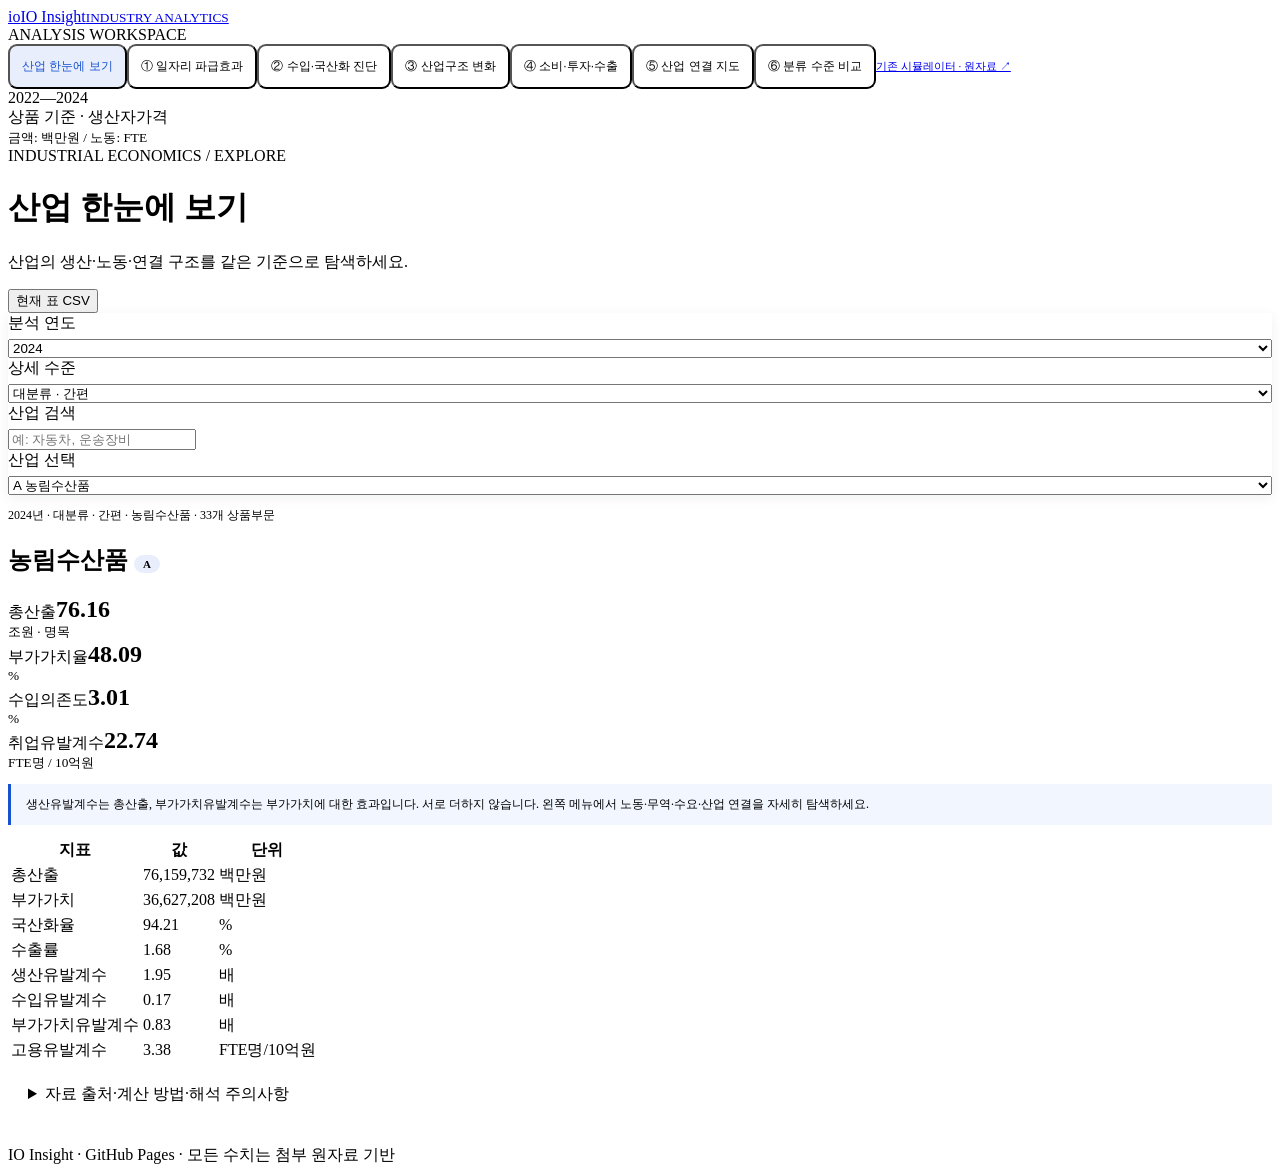
==== analytics.html @ f3bb7736 "Add files via upload" ====
<!doctype html><html lang="ko"><head><meta charset="utf-8"><meta name="viewport" content="width=device-width,initial-scale=1"><title>IO Insight · 확장 분석</title><link rel="stylesheet" href="style.css"><link rel="stylesheet" href="analytics.css"><script defer src="analytics-data.js"></script><script defer src="analytics.js"></script></head><body><aside class="sidebar"><a class="brand" href="analytics.html"><span class="brand-mark">io</span><span>IO Insight<small>INDUSTRY ANALYTICS</small></span></a><div class="nav-label">ANALYSIS WORKSPACE</div><nav id="tabs" aria-label="분석 메뉴"><button data-tab="overview">산업 한눈에 보기</button><button data-tab="jobs">① 일자리 파급효과</button><button data-tab="imports">② 수입·국산화 진단</button><button data-tab="trends">③ 산업구조 변화</button><button data-tab="demand">④ 소비·투자·수출</button><button data-tab="network">⑤ 산업 연결 지도</button><button data-tab="hierarchy">⑥ 분류 수준 비교</button><a href="index.html">기존 시뮬레이터 · 원자료 ↗</a></nav><div class="sidebar-bottom">2022—2024<br>상품 기준 · 생산자가격<br><small>금액: 백만원 / 노동: FTE</small></div></aside><main><div class="page-intro"><div><div class="eyebrow">INDUSTRIAL ECONOMICS / EXPLORE</div><h1 id="title">산업 한눈에 보기</h1><p>산업의 생산·노동·연결 구조를 같은 기준으로 탐색하세요.</p></div><button id="export">현재 표 CSV</button></div><div class="toolbar global"><label>분석 연도<select id="year"><option>2024</option><option>2023</option><option>2022</option></select></label><label>상세 수준<select id="level"><option value="대">대분류 · 간편</option><option value="중">중분류</option><option value="소">소분류 · 상세</option></select></label><label>산업 검색<input id="search" placeholder="예: 자동차, 운송장비"></label><label class="grow">산업 선택<select id="industry"></select></label></div><p id="status" role="status">자료 준비 중…</p><section id="content"></section><details class="method"><summary>자료 출처·계산 방법·해석 주의사항</summary><p>사용자가 제공한 2022·2023·2024년 생산자가격 통합대·중·소분류 투입산출표와 2024 고용표의 상품 기준 자료를 사용합니다. 노동계수는 2024 고용표에 함께 수록된 각 연도 값을 사용하며, 이전 요약표와 혼용하지 않습니다.</p><p>국산화율 = 국산 중간투입 / 전체 중간투입. 수입의존도 = 수입 중간투입 / 총투입. 부가가치율 = 부가가치 / 총투입. 생산유발계수는 제공된 행렬의 열 합입니다. 금액은 명목값이며 실질 성장률이 아닙니다.</p><p>노동 결과는 전업환산(FTE) 기준 직·간접 유발효과로 실제 신규 채용 예측이 아닙니다. 직접 효과는 취업·고용계수 × 국내 최종수요 증가액, 간접 효과는 총 유발효과와 직접 효과의 차이입니다. 해당 산업 내부의 추가 파급도 간접 효과에 포함됩니다.</p><p>생산효과와 노동효과는 각각 제공표의 계수를 사용합니다. 공표 시점 차이에 따른 개정 가능성이 있어 두 자료의 동일 빈티지를 보증하지 않습니다. 집계분류의 유발계수는 세부 계수의 단순 평균과 같지 않습니다. 기업 시장점유율·시장지배력을 측정하는 자료가 아닙니다.</p><p>총산출이 0인 산업의 비율은 미제공으로 표시합니다. 산업 비교는 동일 금액 수요를 전제로 하며 정책 우선순위나 종합 경쟁력 순위가 아닙니다. 상품분류 연결은 제공된 2020 기준년 분류표를 따릅니다.</p></details></main><footer>IO Insight · GitHub Pages · 모든 수치는 첨부 원자료 기반</footer></body></html>
---- analytics.css ----
.sidebar nav button{background:transparent;color:var(--muted);text-align:left;padding:12px;font-size:12px;border-radius:9px}.sidebar nav button.active{background:#E8EEFB;color:#1751D0}.sidebar nav a{font-size:11px}.global{position:sticky;top:0;z-index:8;box-shadow:0 3px 12px #1e243310;align-items:end;gap:12px}.global label{display:flex;flex-direction:column;gap:5px}.global select,.global input{width:100%}.grow{flex:1}.global input{max-width:180px}#content{min-height:340px}.method{background:white;padding:20px;border:1px solid var(--line);border-radius:12px;margin-bottom:20px}.method p{font-size:12px}#status{font-size:12px;margin:12px 0}.tools{display:flex;gap:12px;flex-wrap:wrap;align-items:end;margin:20px 0}.tools label{display:flex;flex-direction:column;gap:6px}.tools select[multiple]{min-width:270px;min-height:120px}.metric strong{font-size:24px}.metric small{display:block}.flow{display:grid;grid-template-columns:1fr 180px 1fr;gap:15px;align-items:center;margin:20px 0}.flow-center{border:2px solid #1751D0;background:#E8EEFB;border-radius:14px;text-align:center;padding:24px 12px}.flow-list a{display:block;background:#f3f6fb;border:1px solid #E2E6F0;border-radius:8px;padding:9px;margin:7px 0;font-size:12px}.flow-list a:hover{border-color:#1751D0}.flow-list small{display:block;color:var(--muted)}.notice{border-left:3px solid #1751D0;background:#f2f6ff;padding:12px 15px;font-size:12px}.table-title{margin-top:25px}.scroll{max-height:530px}th{cursor:default}td:not(:nth-child(1)){font-variant-numeric:tabular-nums}.pill{display:inline-block;padding:3px 9px;background:#E8EEFB;border-radius:20px;font-size:11px}.overview-grid{margin-top:20px}.chiplink{color:#1751D0;text-decoration:underline}.screenreader{position:absolute;left:-9999px}@media(max-width:1100px){.global{position:static;flex-direction:row;flex-wrap:wrap}.global label{flex:1;min-width:130px}.sidebar{overflow:auto}}@media(max-width:760px){.sidebar nav{flex-wrap:nowrap}.sidebar nav button{white-space:nowrap}.flow{grid-template-columns:1fr}.flow-center{order:-1}.global input{max-width:none}.metric strong{font-size:21px}}
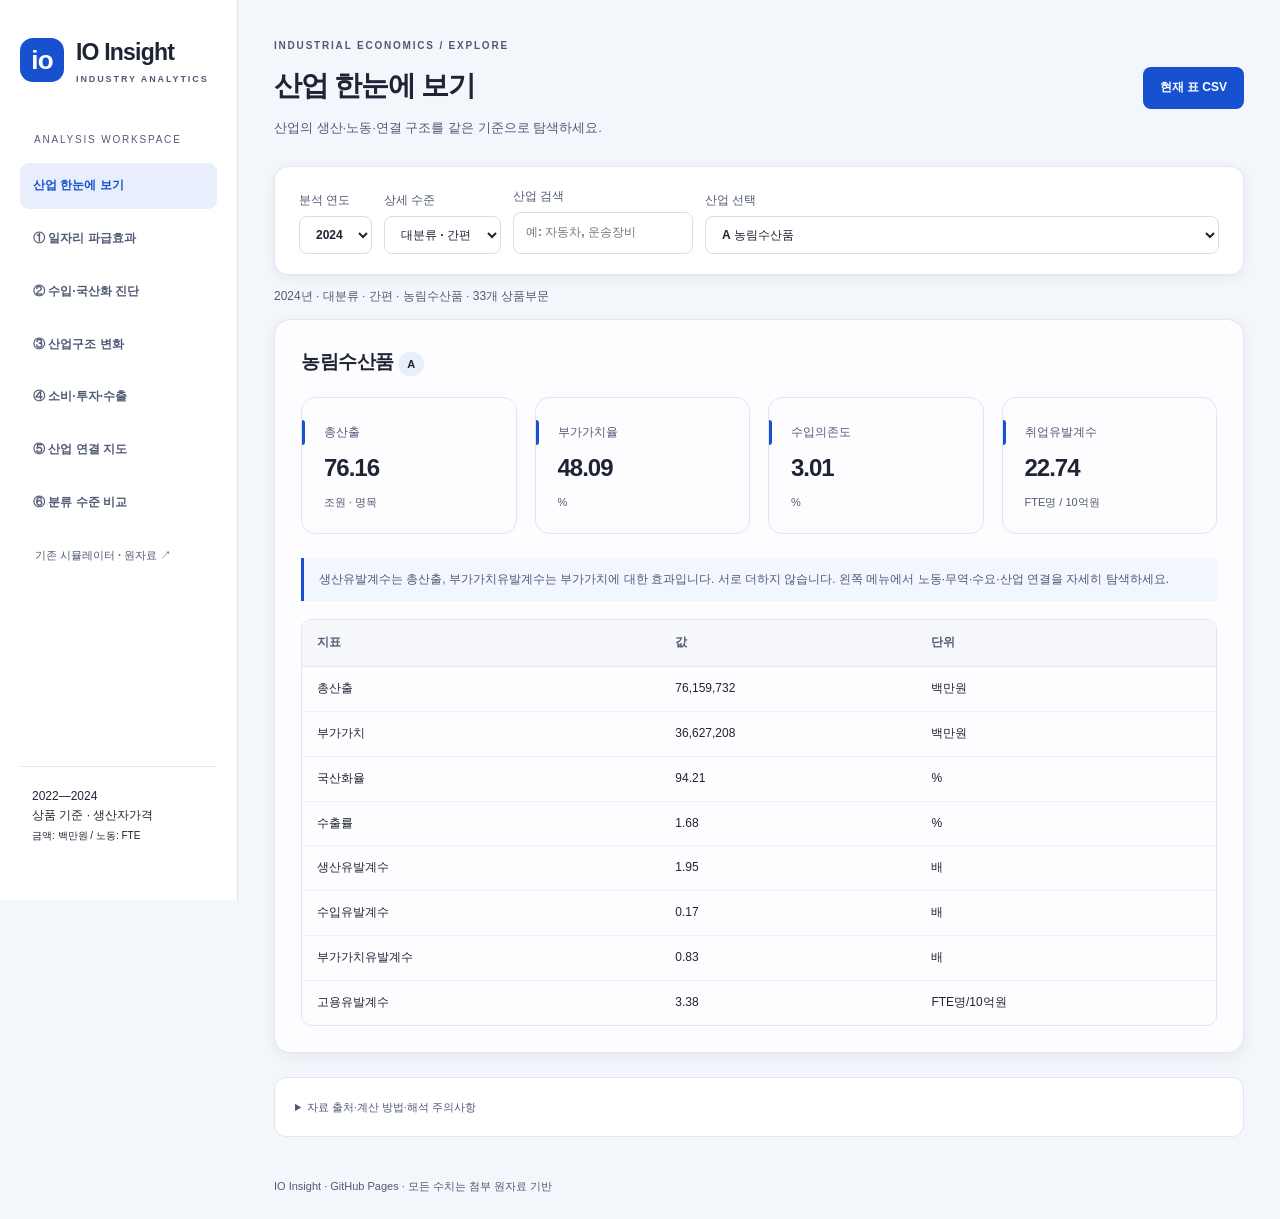
==== commit 62eb0a78: "Add files via upload" ====
--- a/analytics.html
+++ b/analytics.html
@@ -1 +1 @@
-<!doctype html><html lang="ko"><head><meta charset="utf-8"><meta name="viewport" content="width=device-width,initial-scale=1"><title>IO Insight · 확장 분석</title><link rel="stylesheet" href="style.css"><link rel="stylesheet" href="analytics.css"><script defer src="analytics-data.js"></script><script defer src="analytics.js"></script></head><body><aside class="sidebar"><a class="brand" href="analytics.html"><span class="brand-mark">io</span><span>IO Insight<small>INDUSTRY ANALYTICS</small></span></a><div class="nav-label">ANALYSIS WORKSPACE</div><nav id="tabs" aria-label="분석 메뉴"><button data-tab="overview">산업 한눈에 보기</button><button data-tab="jobs">① 일자리 파급효과</button><button data-tab="imports">② 수입·국산화 진단</button><button data-tab="trends">③ 산업구조 변화</button><button data-tab="demand">④ 소비·투자·수출</button><button data-tab="network">⑤ 산업 연결 지도</button><button data-tab="hierarchy">⑥ 분류 수준 비교</button><a href="index.html">기존 시뮬레이터 · 원자료 ↗</a></nav><div class="sidebar-bottom">2022—2024<br>상품 기준 · 생산자가격<br><small>금액: 백만원 / 노동: FTE</small></div></aside><main><div class="page-intro"><div><div class="eyebrow">INDUSTRIAL ECONOMICS / EXPLORE</div><h1 id="title">산업 한눈에 보기</h1><p>산업의 생산·노동·연결 구조를 같은 기준으로 탐색하세요.</p></div><button id="export">현재 표 CSV</button></div><div class="toolbar global"><label>분석 연도<select id="year"><option>2024</option><option>2023</option><option>2022</option></select></label><label>상세 수준<select id="level"><option value="대">대분류 · 간편</option><option value="중">중분류</option><option value="소">소분류 · 상세</option></select></label><label>산업 검색<input id="search" placeholder="예: 자동차, 운송장비"></label><label class="grow">산업 선택<select id="industry"></select></label></div><p id="status" role="status">자료 준비 중…</p><section id="content"></section><details class="method"><summary>자료 출처·계산 방법·해석 주의사항</summary><p>사용자가 제공한 2022·2023·2024년 생산자가격 통합대·중·소분류 투입산출표와 2024 고용표의 상품 기준 자료를 사용합니다. 노동계수는 2024 고용표에 함께 수록된 각 연도 값을 사용하며, 이전 요약표와 혼용하지 않습니다.</p><p>국산화율 = 국산 중간투입 / 전체 중간투입. 수입의존도 = 수입 중간투입 / 총투입. 부가가치율 = 부가가치 / 총투입. 생산유발계수는 제공된 행렬의 열 합입니다. 금액은 명목값이며 실질 성장률이 아닙니다.</p><p>노동 결과는 전업환산(FTE) 기준 직·간접 유발효과로 실제 신규 채용 예측이 아닙니다. 직접 효과는 취업·고용계수 × 국내 최종수요 증가액, 간접 효과는 총 유발효과와 직접 효과의 차이입니다. 해당 산업 내부의 추가 파급도 간접 효과에 포함됩니다.</p><p>생산효과와 노동효과는 각각 제공표의 계수를 사용합니다. 공표 시점 차이에 따른 개정 가능성이 있어 두 자료의 동일 빈티지를 보증하지 않습니다. 집계분류의 유발계수는 세부 계수의 단순 평균과 같지 않습니다. 기업 시장점유율·시장지배력을 측정하는 자료가 아닙니다.</p><p>총산출이 0인 산업의 비율은 미제공으로 표시합니다. 산업 비교는 동일 금액 수요를 전제로 하며 정책 우선순위나 종합 경쟁력 순위가 아닙니다. 상품분류 연결은 제공된 2020 기준년 분류표를 따릅니다.</p></details></main><footer>IO Insight · GitHub Pages · 모든 수치는 첨부 원자료 기반</footer></body></html>+<!doctype html><html lang="ko"><head><meta charset="utf-8"><meta name="viewport" content="width=device-width,initial-scale=1"><title>IO Insight · 확장 분석</title><link rel="stylesheet" href="style.css"><link rel="stylesheet" href="analytics.css"><script defer src="analytics-data.js"></script><script defer src="analytics.js"></script></head><body><aside class="sidebar"><a class="brand" href="analytics.html"><span class="brand-mark">io</span><span>IO Insight<small>INDUSTRY ANALYTICS</small></span></a><div class="nav-label">ANALYSIS WORKSPACE</div><nav id="tabs" aria-label="분석 메뉴"><button data-tab="overview">산업 한눈에 보기</button><button data-tab="jobs">① 일자리 파급효과</button><button data-tab="imports">② 수입·국산화 진단</button><button data-tab="trends">③ 산업구조 변화</button><button data-tab="demand">④ 소비·투자·수출</button><button data-tab="network">⑤ 산업 연결 지도</button><button data-tab="hierarchy">⑥ 분류 수준 비교</button><a href="index.html">기존 시뮬레이터 · 원자료 ↗</a></nav><div class="sidebar-bottom">2022—2024<br>상품 기준 · 생산자가격<br><small>금액: 백만원 / 노동: FTE</small></div></aside><main><div class="page-intro"><div><div class="eyebrow">INDUSTRIAL ECONOMICS / EXPLORE</div><h1 id="title">산업 한눈에 보기</h1><p>산업의 생산·노동·연결 구조를 같은 기준으로 탐색하세요.</p></div><button id="export">현재 표 CSV</button></div><div class="toolbar global"><label>분석 연도<select id="year"><option>2024</option><option>2023</option><option>2022</option></select></label><label>상세 수준<select id="level"><option value="대">대분류 · 간편</option><option value="중">중분류</option><option value="소">소분류 · 상세</option></select></label><label>산업 검색<input id="search" placeholder="예: 자동차, 운송장비"></label><label class="grow">산업 선택<select id="industry"></select></label></div><p id="status" role="status">자료 준비 중…</p><section id="content"></section><details class="method"><summary>자료 출처·계산 방법·해석 주의사항</summary><p>통계청 기관별통계에서 입수한 한국은행 작성 산업연관표 중 2022·2023·2024년 생산자가격 통합대·중·소분류 투입산출표와 2024 고용표의 상품 기준 자료를 사용합니다. 노동계수는 2024 고용표에 함께 수록된 각 연도 값을 사용하며, 이전 요약표와 혼용하지 않습니다.</p><p>국산화율 = 국산 중간투입 / 전체 중간투입. 수입의존도 = 수입 중간투입 / 총투입. 부가가치율 = 부가가치 / 총투입. 생산유발계수는 제공된 행렬의 열 합입니다. 금액은 명목값이며 실질 성장률이 아닙니다.</p><p>노동 결과는 전업환산(FTE) 기준 직·간접 유발효과로 실제 신규 채용 예측이 아닙니다. 직접 효과는 취업·고용계수 × 국내 최종수요 증가액, 간접 효과는 총 유발효과와 직접 효과의 차이입니다. 해당 산업 내부의 추가 파급도 간접 효과에 포함됩니다.</p><p>생산효과와 노동효과는 각각 제공표의 계수를 사용합니다. 공표 시점 차이에 따른 개정 가능성이 있어 두 자료의 동일 빈티지를 보증하지 않습니다. 집계분류의 유발계수는 세부 계수의 단순 평균과 같지 않습니다. 기업 시장점유율·시장지배력을 측정하는 자료가 아닙니다.</p><p>총산출이 0인 산업의 비율은 미제공으로 표시합니다. 산업 비교는 동일 금액 수요를 전제로 하며 정책 우선순위나 종합 경쟁력 순위가 아닙니다. 상품분류 연결은 제공된 2020 기준년 분류표를 따릅니다.</p></details></main><footer>IO Insight · GitHub Pages · 모든 수치는 첨부 원자료 기반</footer></body></html>
--- a/style.css
+++ b/style.css
@@ -0,0 +1 @@
+:root{--blue:#1751D0;--ink:#1E2433;--muted:#505A74;--line:#E2E6F0;--surface:#FDFDFF;--bg:#f3f6fb}*{box-sizing:border-box}html{scroll-behavior:smooth;scroll-padding-top:24px}body{margin:0;background:var(--bg);color:var(--ink);font-family:Inter,-apple-system,BlinkMacSystemFont,'Segoe UI','Apple SD Gothic Neo','Nanum Gothic',sans-serif;font-size:14px;line-height:1.65}button,input,select{font:inherit}a{color:inherit;text-decoration:none}.sidebar{width:238px;position:fixed;inset:0 auto 0 0;background:white;border-right:1px solid var(--line);padding:34px 20px;display:flex;flex-direction:column;z-index:10}.brand{display:flex;gap:12px;align-items:center;font-size:23px;font-weight:750;letter-spacing:-.8px}.brand-mark{display:grid;place-items:center;background:var(--blue);border-radius:13px;color:#fff;width:44px;height:44px;font-size:26px;font-weight:600}.brand small{display:block;font-size:9px;letter-spacing:1.9px;color:var(--muted);font-weight:600}.nav-label{font-size:10px;letter-spacing:1.8px;color:var(--muted);margin:45px 14px 15px}.sidebar nav{display:flex;flex-direction:column;gap:7px}.sidebar nav a{display:flex;align-items:center;gap:14px;padding:13px 15px;border-radius:10px;color:var(--muted);font-weight:550}.sidebar nav a span{font-size:21px;width:22px;text-align:center}.sidebar nav a:hover,.sidebar nav a.active{background:#E8EEFB;color:var(--blue)}.sidebar-bottom{margin-top:auto;padding:20px 12px;border-top:1px solid var(--line);font-size:12px}.sidebar-bottom p{font-size:11px;color:var(--muted)}.small-pill{display:inline-block;padding:3px 9px;background:#f1f4f9;border-radius:5px;font-size:10px}main{margin-left:238px;padding:38px 36px 20px;max-width:1740px}.page-intro{display:flex;justify-content:space-between;align-items:center;gap:20px;margin-bottom:28px}.eyebrow{color:var(--muted);font-size:10px;font-weight:650;letter-spacing:1.8px;margin-bottom:8px}h1{font-size:28px;letter-spacing:-1.2px;margin:0 0 8px}p{color:var(--muted);margin:8px 0 18px}.page-intro p{margin:0;font-size:13px}.project-chip{white-space:nowrap;border:1px solid var(--line);background:#fff;border-radius:30px;padding:8px 14px;font-size:11px;color:var(--muted)}.overview-grid{display:grid;grid-template-columns:repeat(4,minmax(0,1fr));gap:18px;margin-bottom:24px}.metric{background:var(--surface);border:1px solid var(--line);border-radius:14px;padding:22px;position:relative;overflow:hidden}.metric:before{content:'';position:absolute;left:0;top:22px;width:3px;height:25px;background:var(--blue);border-radius:0 3px 3px 0}.metric>span{color:var(--muted);font-size:12px}.metric strong{display:block;font-size:30px;letter-spacing:-1px;margin:5px 0;font-weight:700;font-variant-numeric:tabular-nums}.metric strong.state-value{font-size:22px;line-height:49px}.metric small{color:var(--muted);font-size:11px}.toolbar{display:flex;justify-content:space-between;gap:18px;align-items:center;background:white;border:1px solid var(--line);border-radius:14px;padding:20px 24px}.toolbar p{font-size:11px;margin:3px 0 0}.toolbar-controls{display:flex;gap:10px;align-items:center;flex-wrap:wrap}.loading-status{border:1px solid #d7e2fa;background:#edf3ff;border-radius:10px;padding:14px 20px;margin:14px 0 24px;font-size:12px}.loading-status p{margin:0;color:var(--ink)}details{margin-top:7px}summary{cursor:pointer;color:var(--muted);font-size:11px}pre{white-space:pre-wrap;overflow-wrap:anywhere}main>section{background:var(--surface);border:1px solid var(--line);border-radius:16px;padding:26px;margin-bottom:24px;box-shadow:0 4px 14px #243c6410}h2{font-size:19px;letter-spacing:-.5px;margin:0 0 10px}h3{font-size:16px;margin-top:25px}.section-heading{display:flex;align-items:center;gap:12px}.filter-grid{display:grid;grid-template-columns:repeat(2,minmax(0,1fr));gap:14px;margin:18px 0}.filter-grid>div{display:flex;flex-direction:column;gap:6px}label{color:var(--muted);font-size:12px;font-weight:550}input,select{min-width:0;max-width:100%;padding:10px 12px;background:white;border:1px solid #d7ddea;border-radius:8px;color:var(--ink);outline:none}input:focus,select:focus{border-color:var(--blue);box-shadow:0 0 0 3px #1751d015}button{padding:10px 16px;border:1px solid transparent;border-radius:8px;cursor:pointer;background:var(--blue);color:white;font-size:12px;font-weight:600;transition:background .2s,transform .2s}button:hover:not(:disabled){background:#1241A6;transform:translateY(-1px)}button:disabled,input:disabled,select:disabled{opacity:.5;cursor:not-allowed}#reset-app,#clear,#download{background:#fff;color:var(--muted);border:1px solid var(--line)}#reset-app:hover,#clear:hover,#download:hover{background:#f0f4fb}#clear{margin-left:7px}.scroll{overflow:auto;max-height:420px;border:1px solid var(--line);border-radius:10px;margin-top:18px}table{border-collapse:collapse;width:100%;font-size:12px;white-space:nowrap}thead{background:#f5f7fb;position:sticky;top:0;z-index:1}th{text-align:left;font-weight:600;color:var(--muted);padding:13px 15px;border-bottom:1px solid var(--line)}td{padding:12px 15px;border-bottom:1px solid #edf0f6}tbody tr:last-child td{border-bottom:0}tbody tr:hover{background:#f5f8ff}caption{text-align:left;padding:12px 15px;color:var(--muted);background:#fafbfe}.empty-state{text-align:center;white-space:normal;padding:45px 20px;color:var(--muted)}#explore-caption{font-size:12px;margin-top:20px}.note{font-size:11px;line-height:1.7}#scenario{display:flex;align-items:end;gap:12px;flex-wrap:wrap;background:#f7f9fd;padding:18px;border:1px solid var(--line);border-radius:10px;margin:16px 0}#scenario label{display:flex;flex-direction:column;gap:7px;flex:1;min-width:180px}#scenario .note{flex-basis:100%;order:4;margin:0}#simulation>label{display:flex;flex-direction:column;gap:6px;max-width:440px}#basket{list-style:none;padding:0}#basket:empty:after{content:'추가한 시나리오가 없습니다. 산업과 증가액을 입력해 보세요.';display:block;padding:20px;border:1px dashed #cfd7e7;border-radius:8px;color:var(--muted);font-size:12px;text-align:center}#basket li{display:flex;align-items:center;justify-content:space-between;background:#f3f6fc;margin:8px 0;padding:9px 15px;border-radius:8px}#basket button{background:white;color:var(--muted);border:1px solid var(--line);padding:5px 10px}#sim-status{font-size:12px;margin-top:15px}.cards{display:grid;grid-template-columns:repeat(4,minmax(0,1fr));gap:12px;margin-top:25px}.card{padding:18px;background:#f5f8fe;border:1px solid var(--line);border-radius:10px;font-size:12px}.card strong{display:block;font-size:22px;margin:6px 0;overflow-wrap:anywhere}.card span{font-size:11px;color:var(--muted)}#bars{display:grid;gap:14px;margin:20px 0 28px}.bar{font-size:11px;color:var(--muted)}.track{height:8px;background:#E8EEFB;border-radius:10px;margin-top:6px;overflow:hidden}.fill{height:100%;background:#1751D0;border-radius:10px}#trend>.section-heading+ p+div{display:flex;flex-wrap:wrap;align-items:center;gap:10px}#trend-sector{flex:1;min-width:150px}footer{margin-left:238px;padding:0 36px 24px;color:var(--muted);font-size:11px}[hidden]{display:none!important}:focus-visible{outline:3px solid #8FAEEA;outline-offset:3px}@media(min-width:1500px){.filter-grid{grid-template-columns:repeat(4,minmax(0,1fr))}}@media(max-width:1100px){.sidebar{width:205px;padding:28px 14px}main{margin-left:205px;padding:28px 22px}.project-chip{display:none}.toolbar{align-items:start;flex-direction:column}.overview-grid{gap:12px}.metric{padding:18px 15px}footer{margin-left:205px}}@media(max-width:760px){.sidebar{position:static;width:auto;padding:18px 20px;display:block;border-bottom:1px solid var(--line)}.brand{font-size:20px}.brand-mark{width:35px;height:35px}.nav-label,.sidebar-bottom{display:none}.sidebar nav{flex-direction:row;overflow:auto;margin-top:16px;gap:5px}.sidebar nav a{white-space:nowrap;padding:8px 10px;font-size:11px;gap:7px}.sidebar nav a span{font-size:15px;width:16px}main{margin:0;padding:25px 16px}.page-intro{margin-bottom:20px}h1{font-size:23px}.page-intro p{font-size:12px}.overview-grid,.cards{grid-template-columns:repeat(2,minmax(0,1fr))}.metric strong{font-size:26px}.metric small{font-size:10px}.toolbar{padding:18px}.toolbar-controls{width:100%;gap:8px}main>section{padding:20px 16px}.filter-grid{grid-template-columns:1fr}footer{margin:0;padding:0 16px 24px}h2{font-size:17px}.scroll{max-height:350px}.toolbar-controls label{width:100%}}@media(prefers-reduced-motion:reduce){html{scroll-behavior:auto}button{transition:none}}
